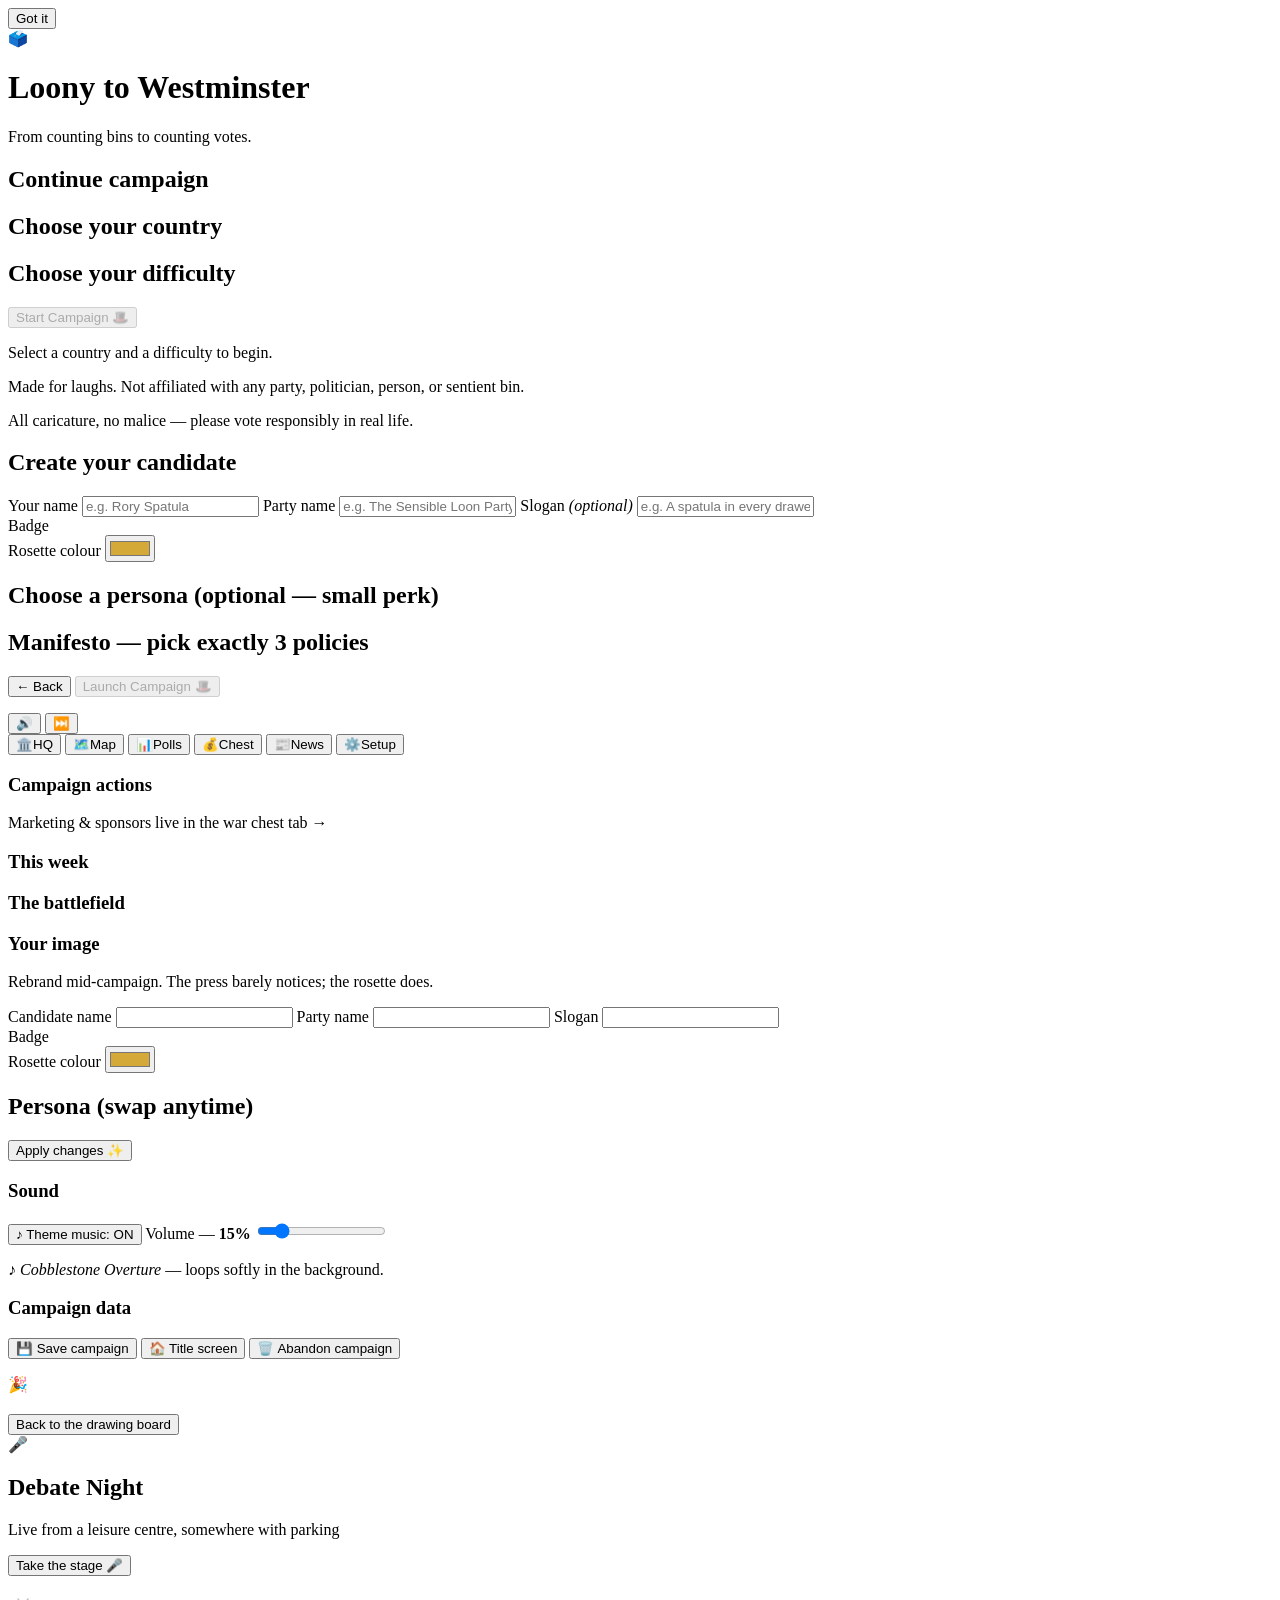
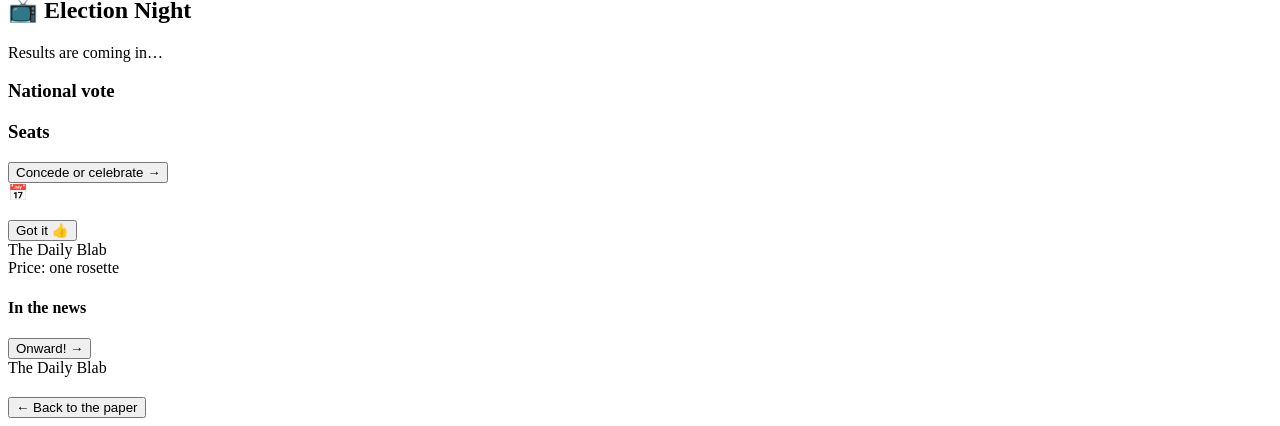
==== frontend/index.html @ 84619ff8 "Use relative asset paths so the itch.io build loads its own files (absolute /static/ paths 404 insid" ====
<!DOCTYPE html>
<html lang="en">
<head>
  <meta charset="UTF-8" />
  <meta name="viewport" content="width=device-width, initial-scale=1.0" />
  <title>Loony to Westminster</title>
  <link rel="icon" href="data:image/svg+xml,<svg xmlns='http://www.w3.org/2000/svg' viewBox='0 0 100 100'><text y='.9em' font-size='90'>🗳️</text></svg>" />
  <link rel="manifest" href="manifest.json" />
  <meta name="theme-color" content="#0b1120" />
  <link rel="apple-touch-icon" href="static/icons/apple-touch-icon.png" />
  <meta name="mobile-web-app-capable" content="yes" />
  <meta name="apple-mobile-web-app-capable" content="yes" />
  <meta name="apple-mobile-web-app-status-bar-style" content="black-translucent" />
  <link rel="stylesheet" href="static/css/main.css" />
</head>
<body>
  <!-- Big honest disclaimer banner: visible on every screen until dismissed -->
  <div id="disclaimer-bar" class="disclaimer-bar hidden">
    <span id="disclaimer-bar-text"></span>
    <button id="disclaimer-close" class="btn-small" aria-label="Dismiss disclaimer">Got it</button>
  </div>

  <!-- ============ TITLE SCREEN ============ -->
  <main id="title-screen" class="screen title-screen">
    <div class="title-card">
      <div class="title-flag" id="title-flag">🗳️</div>
      <h1 class="game-title" id="game-title">Loony to Westminster</h1>
      <p class="subtitle" id="game-subtitle">From counting bins to counting votes.</p>

      <p class="disclaimer-inline" id="disclaimer-inline"></p>

      <section class="setup-section hidden" id="saves-section">
        <h2>Continue campaign</h2>
        <div id="saves-list" class="saves-list"></div>
      </section>

      <section class="setup-section">
        <h2>Choose your country</h2>
        <div id="country-grid" class="country-grid" aria-label="Country selection"></div>
      </section>

      <section class="setup-section">
        <h2>Choose your difficulty</h2>
        <div id="difficulty-grid" class="difficulty-grid" aria-label="Difficulty selection"></div>
      </section>

      <button id="start-button" class="btn-primary" disabled>Start Campaign 🎩</button>
      <p class="hint" id="setup-hint">Select a country and a difficulty to begin.</p>
    </div>

    <footer class="footer">
      <p>Made for laughs. Not affiliated with any party, politician, person, or sentient bin.</p>
      <p class="footer-fineprint">All caricature, no malice — please vote responsibly in real life.</p>
    </footer>
  </main>

  <!-- ============ CANDIDATE CREATION ============ -->
  <main id="setup-screen" class="screen hidden">
    <div class="title-card">
      <p class="screen-kicker" id="setup-kicker"></p>
      <h2 class="screen-title">Create your candidate</h2>

      <div class="form-grid">
        <label class="field"><span>Your name</span>
          <input id="cand-name" maxlength="60" placeholder="e.g. Rory Spatula" autocomplete="off" />
        </label>
        <label class="field"><span>Party name</span>
          <input id="cand-party" maxlength="60" placeholder="e.g. The Sensible Loon Party" autocomplete="off" />
        </label>
        <label class="field"><span>Slogan <em>(optional)</em></span>
          <input id="cand-slogan" maxlength="120" placeholder="e.g. A spatula in every drawer" autocomplete="off" />
        </label>
      </div>

      <div class="form-row">
        <div class="field"><span>Badge</span><div id="emoji-row" class="emoji-row"></div></div>
        <label class="field"><span>Rosette colour</span>
          <input type="color" id="cand-color" value="#D4A937" />
        </label>
      </div>

      <section class="setup-section">
        <h2>Choose a persona <span class="optional">(optional — small perk)</span></h2>
        <div id="persona-grid" class="card-grid"></div>
      </section>

      <section class="setup-section">
        <h2>Manifesto — pick exactly 3 policies</h2>
        <div id="policy-grid" class="card-grid"></div>
        <p class="hint" id="policy-hint"></p>
      </section>

      <div class="btn-row">
        <button id="back-button" class="btn-secondary">← Back</button>
        <button id="launch-button" class="btn-primary" disabled>Launch Campaign 🎩</button>
      </div>
      <p class="hint" id="launch-hint"></p>
    </div>
  </main>

  <!-- ============ CAMPAIGN SCREEN ============ -->
  <main id="campaign-screen" class="screen hidden">
    <header class="hud">
      <div class="hud-main" id="hud"></div>
      <button id="music-toggle" class="hud-music" title="Theme music on/off">🔊</button>
      <button id="end-week-button" class="hud-endweek" title="End the week: rivals move, news breaks, the clock ticks">⏭️</button>
    </header>

    <nav class="tab-bar" id="tab-bar" aria-label="Campaign panels">
      <button class="tab-btn active" data-tab="campaign" title="Actions & manifesto"><span class="tab-ico">🏛️</span><span class="tab-label">HQ</span></button>
      <button class="tab-btn" data-tab="map" title="UK control map"><span class="tab-ico">🗺️</span><span class="tab-label">Map</span></button>
      <button class="tab-btn" data-tab="polls" title="Polls & last result"><span class="tab-ico">📊</span><span class="tab-label">Polls</span></button>
      <button class="tab-btn" data-tab="warchest" title="Sponsors & marketing"><span class="tab-ico">💰</span><span class="tab-label">Chest</span></button>
      <button class="tab-btn" data-tab="news" title="News archive"><span class="tab-ico">📰</span><span class="tab-label">News</span></button>
      <button class="tab-btn" data-tab="settings" title="Settings, save & rebranding"><span class="tab-ico">⚙️</span><span class="tab-label">Setup</span></button>
    </nav>

    <section class="tab-page" id="tab-campaign">
      <div class="campaign-layout">
        <div class="col-main">
          <section class="panel" id="campaign-status"></section>
          <section class="panel">
            <h3>Campaign actions</h3>
            <div id="actions-grid" class="actions-grid"></div>
            <p class="hint">Marketing &amp; sponsors live in the war chest tab →</p>
          </section>
        </div>
        <aside class="col-side">
          <section class="panel" id="manifesto-panel"></section>
          <section class="panel">
            <h3>This week</h3>
            <div id="week-log" class="week-log"></div>
          </section>
        </aside>
      </div>
    </section>

    <section class="tab-page hidden" id="tab-map">
      <section class="panel map-panel">
        <h3>The battlefield</h3>
        <div id="map-legend" class="map-legend"></div>
        <div id="map-body" class="map-body"></div>
        <p class="hint" id="map-hint"></p>
      </section>
    </section>

    <section class="tab-page hidden" id="tab-polls">
      <section class="panel hidden" id="count-panel"></section>
      <div class="campaign-layout">
        <section class="panel" id="polls-panel"></section>
        <section class="panel hidden" id="result-panel"></section>
      </div>
    </section>

    <section class="tab-page hidden" id="tab-warchest">
      <section class="panel" id="warchest-panel"></section>
    </section>

    <section class="tab-page hidden" id="tab-news">
      <section class="panel" id="news-panel"></section>
    </section>

    <section class="tab-page hidden" id="tab-settings">
      <div class="campaign-layout">
        <div class="col-main">
          <section class="panel">
            <h3>Your image</h3>
            <p class="hint">Rebrand mid-campaign. The press barely notices; the rosette does.</p>
            <div class="form-grid">
              <label class="field"><span>Candidate name</span>
                <input id="set-name" maxlength="60" autocomplete="off" />
              </label>
              <label class="field"><span>Party name</span>
                <input id="set-party" maxlength="60" autocomplete="off" />
              </label>
              <label class="field"><span>Slogan</span>
                <input id="set-slogan" maxlength="120" autocomplete="off" />
              </label>
            </div>
            <div class="form-row">
              <div class="field"><span>Badge</span><div id="set-emoji-row" class="emoji-row"></div></div>
              <label class="field"><span>Rosette colour</span>
                <input type="color" id="set-color" value="#D4A937" />
              </label>
            </div>
            <section class="setup-section">
              <h2>Persona <span class="optional">(swap anytime)</span></h2>
              <div id="set-persona-grid" class="card-grid"></div>
            </section>
            <button id="apply-settings" class="btn-primary">Apply changes ✨</button>
          </section>
        </div>
        <aside class="col-side">
          <section class="panel">
            <h3>Sound</h3>
            <div class="settings-actions">
              <button id="music-setting-toggle" class="btn-small">♪ Theme music: ON</button>
              <label class="field volume-field"><span>Volume — <b id="music-volume-out">15%</b></span>
                <input type="range" id="music-volume" min="0" max="100" value="15" />
              </label>
              <p class="hint">♪ <em>Cobblestone Overture</em> — loops softly in the background.</p>
            </div>
          </section>
          <section class="panel">
            <h3>Campaign data</h3>
            <div class="settings-actions">
              <button id="save-button" class="btn-small save-btn">💾 Save campaign</button>
              <button id="title-button" class="btn-small">🏠 Title screen</button>
              <button id="abandon-button" class="btn-small abandon">🗑️ Abandon campaign</button>
            </div>
            <p class="hint" id="settings-info"></p>
          </section>
        </aside>
      </div>
    </section>

    <footer class="footer"></footer>
  </main>

  <!-- ============ GAME OVER ============ -->
  <div id="gameover-overlay" class="overlay hidden">
    <div id="confetti" class="confetti hidden"></div>
    <div class="overlay-card">
      <div id="go-emoji" class="go-emoji">🎉</div>
      <h2 id="go-title" class="go-title"></h2>
      <p id="go-reason" class="go-reason"></p>
      <div id="go-stats" class="go-stats"></div>
      <div id="go-recap" class="go-recap"></div>
      <button id="go-button" class="btn-primary">Back to the drawing board</button>
    </div>
  </div>

  <!-- ============ DEBATE NIGHT ============ -->
  <div id="debate-modal" class="overlay hidden">
    <div class="overlay-card debate-card">
      <div class="go-emoji">🎤</div>
      <h2 class="go-title">Debate Night</h2>
      <p class="debate-sub">Live from a leisure centre, somewhere with parking</p>
      <div id="debate-lines" class="debate-lines"></div>
      <button id="debate-close" class="btn-primary">Take the stage 🎤</button>
    </div>
  </div>

  <!-- ============ ELECTION NIGHT ============ -->
  <div id="election-night" class="overlay hidden">
    <div class="en-card">
      <h2 class="en-title">📺 Election Night</h2>
      <p class="en-sub" id="en-sub">Results are coming in…</p>
      <div class="en-grid">
        <div id="en-map" class="en-map"></div>
        <div class="en-side">
          <div id="en-ticker" class="en-ticker"></div>
          <div id="en-summary" class="en-summary hidden">
            <h3>National vote</h3>
            <div id="en-votes-bar" class="votes-bar"></div>
            <div id="en-votes-legend" class="votes-legend"></div>
            <h3>Seats</h3>
            <div id="en-seats" class="seats-grid"></div>
            <div id="en-coalition" class="en-coalition hidden"></div>
            <button id="en-continue" class="btn-primary">Concede or celebrate →</button>
          </div>
        </div>
      </div>
    </div>
  </div>

  <!-- ============ HUD HELP TIP ============ -->
  <div id="hud-help" class="overlay hidden">
    <div class="help-card">
      <div class="help-icon" id="hud-help-icon">📅</div>
      <h3 id="hud-help-title" class="help-title"></h3>
      <p id="hud-help-desc" class="help-desc"></p>
      <p id="hud-help-detail" class="help-detail"></p>
      <button id="hud-help-close" class="btn-secondary">Got it 👍</button>
    </div>
  </div>

  <audio id="bgm" loop preload="none"></audio>

  <div id="toast" class="toast hidden"></div>

  <!-- ============ TURN SUMMARY: THE NEWSPAPER ============ -->
  <div id="turn-summary" class="overlay hidden">
    <div class="paper">
      <div class="paper-masthead"><span id="paper-name">The Daily Blab</span></div>
      <div class="paper-dateline"><span id="paper-week"></span><span>Price: one rosette</span></div>
      <div class="paper-summary" id="paper-summary"></div>
      <h4 class="paper-section">In the news</h4>
      <div id="paper-news" class="paper-news"></div>
      <button id="paper-close" class="btn-primary paper-btn">Onward! →</button>
    </div>
  </div>

  <!-- ============ SINGLE NEWS ARTICLE ============ -->
  <div id="article-view" class="overlay hidden">
    <div class="paper article">
      <div class="paper-masthead"><span id="article-paper">The Daily Blab</span></div>
      <div class="paper-dateline"><span id="article-kicker" class="kicker"></span><span id="article-week"></span></div>
      <div id="article-image" class="article-image"></div>
      <h2 id="article-headline" class="article-headline"></h2>
      <p class="article-byline" id="article-byline"></p>
      <div id="article-body" class="article-body"></div>
      <button id="article-back" class="btn-secondary paper-btn">← Back to the paper</button>
    </div>
  </div>

  <script src="static/js/rng.js"></script>
  <script src="static/js/engine.js"></script>
  <script src="static/js/local-api.js"></script>
  <script src="static/js/api.js"></script>
  <script src="static/js/map.js"></script>
  <script src="static/js/app.js"></script>
</body>
</html>
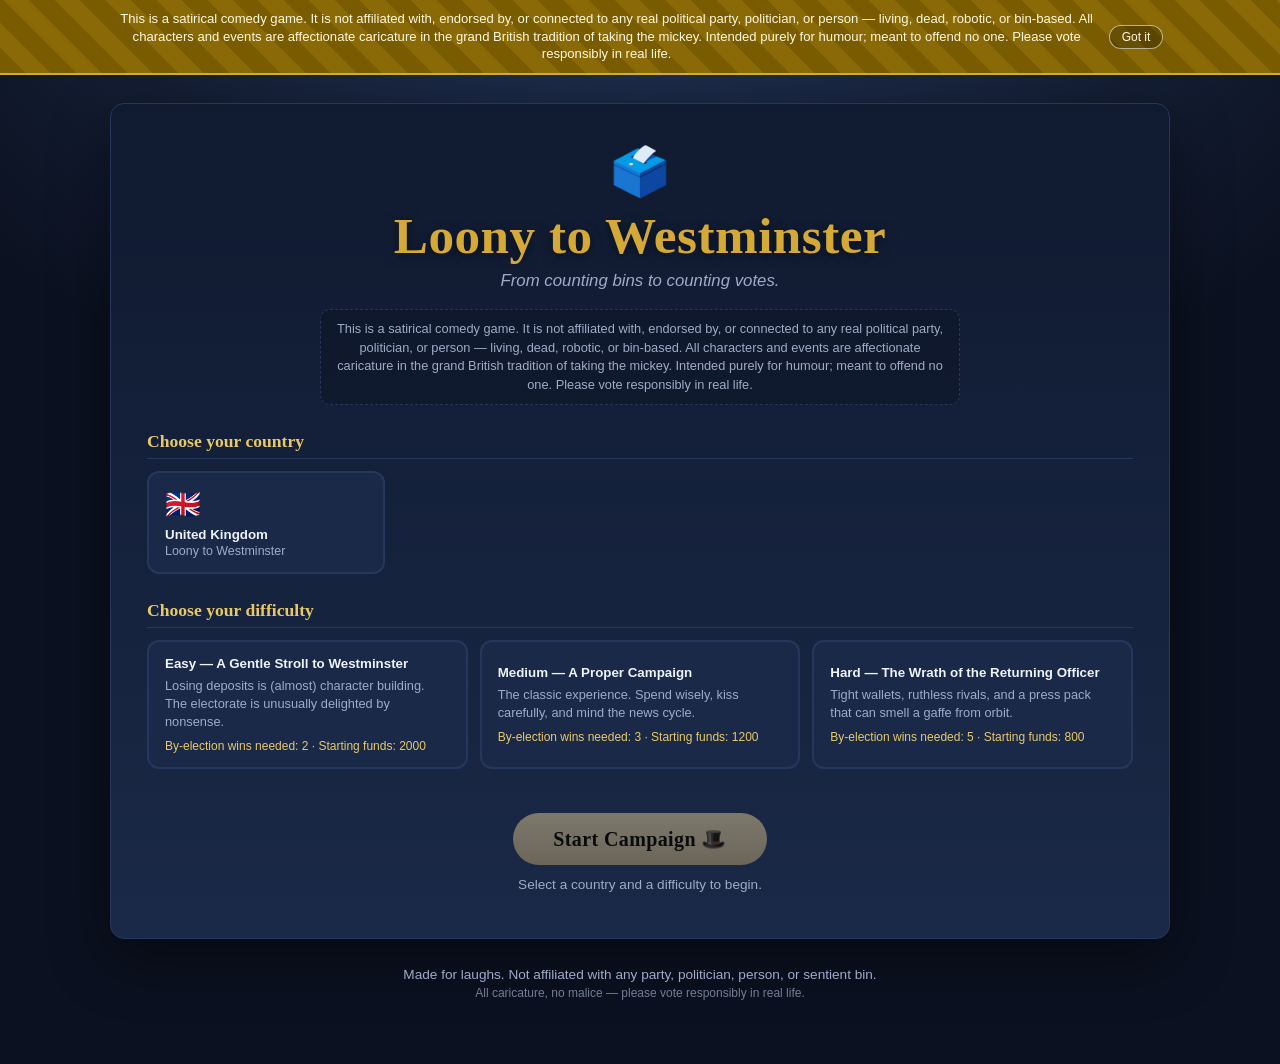
==== commit c94ec063: "Ship configs as embedded JS (configs.js): the client-side game now fully works on file:// and itch, " ====
--- a/frontend/index.html
+++ b/frontend/index.html
@@ -306,6 +306,7 @@
 
   <script src="static/js/rng.js"></script>
   <script src="static/js/engine.js"></script>
+  <script src="static/config/configs.js"></script>
   <script src="static/js/local-api.js"></script>
   <script src="static/js/api.js"></script>
   <script src="static/js/map.js"></script>
--- a/frontend/static/css/main.css
+++ b/frontend/static/css/main.css
@@ -0,0 +1,1041 @@
+/* ============================================================
+   Loony to Westminster — title screen & shared styles
+   Theme: Westminster nightlife — deep navy, gold, punchy party red
+   ============================================================ */
+
+:root {
+  --navy-900: #0b1120;
+  --navy-800: #101a30;
+  --navy-700: #1a2947;
+  --navy-600: #25375c;
+  --gold: #d4a937;
+  --gold-soft: #e8c96a;
+  --ink: #eef2fb;
+  --ink-dim: #9fabc7;
+  --red: #e4003b;
+  --green: #23a05a;
+  --card-radius: 14px;
+  --font-stack: "Georgia", "Times New Roman", serif;
+  --font-ui: "Segoe UI", "Helvetica Neue", Arial, sans-serif;
+}
+
+* { box-sizing: border-box; }
+
+html, body {
+  margin: 0;
+  padding: 0;
+  min-height: 100vh;
+  background: radial-gradient(1200px 800px at 50% -10%, var(--navy-600), var(--navy-900) 70%);
+  color: var(--ink);
+  font-family: var(--font-ui);
+}
+
+.hidden { display: none !important; }
+
+/* ---------- Disclaimer bar ---------- */
+.disclaimer-bar {
+  position: sticky;
+  top: 0;
+  z-index: 50;
+  display: flex;
+  align-items: center;
+  justify-content: center;
+  gap: 12px;
+  padding: 10px 16px;
+  background: repeating-linear-gradient(
+    45deg,
+    #7a5c00, #7a5c00 18px,
+    #8a6a06 18px, #8a6a06 36px
+  );
+  color: #fff8e0;
+  font-size: 0.82rem;
+  line-height: 1.35;
+  border-bottom: 2px solid var(--gold);
+}
+.disclaimer-bar span { max-width: 980px; text-align: center; }
+
+/* ---------- Title screen ---------- */
+.title-screen {
+  max-width: 860px;
+  margin: 0 auto;
+  padding: 32px 20px 60px;
+}
+
+.title-card {
+  background: linear-gradient(180deg, var(--navy-800), var(--navy-700));
+  border: 1px solid var(--navy-600);
+  border-radius: var(--card-radius);
+  box-shadow: 0 20px 60px rgba(0, 0, 0, 0.45);
+  padding: 40px 36px 32px;
+  text-align: center;
+}
+
+.title-flag { font-size: 3rem; margin-bottom: 6px; }
+
+.game-title {
+  font-family: var(--font-stack);
+  font-size: clamp(2rem, 5vw, 3.2rem);
+  margin: 0 0 6px;
+  color: var(--gold);
+  letter-spacing: 0.5px;
+  text-shadow: 0 2px 12px rgba(0, 0, 0, 0.5);
+}
+
+.subtitle {
+  margin: 0 0 18px;
+  color: var(--ink-dim);
+  font-style: italic;
+  font-size: 1.05rem;
+}
+
+.disclaimer-inline {
+  margin: 0 auto 26px;
+  max-width: 640px;
+  font-size: 0.8rem;
+  line-height: 1.45;
+  color: var(--ink-dim);
+  border: 1px dashed var(--navy-600);
+  border-radius: 10px;
+  padding: 10px 14px;
+  background: rgba(0, 0, 0, 0.18);
+}
+
+/* ---------- Setup sections ---------- */
+.setup-section { margin: 26px 0; text-align: left; }
+.setup-section h2 {
+  font-family: var(--font-stack);
+  font-size: 1.1rem;
+  color: var(--gold-soft);
+  margin: 0 0 12px;
+  border-bottom: 1px solid var(--navy-600);
+  padding-bottom: 6px;
+}
+
+.country-grid, .difficulty-grid {
+  display: grid;
+  gap: 12px;
+}
+.country-grid { grid-template-columns: repeat(auto-fill, minmax(200px, 1fr)); }
+.difficulty-grid { grid-template-columns: repeat(auto-fit, minmax(220px, 1fr)); }
+
+.country-card, .difficulty-card {
+  background: var(--navy-700);
+  border: 2px solid var(--navy-600);
+  border-radius: 12px;
+  padding: 14px 16px;
+  cursor: pointer;
+  transition: border-color 0.15s ease, transform 0.1s ease, background 0.15s ease;
+  color: var(--ink);
+  font-family: var(--font-ui);
+  text-align: left;
+}
+.country-card:hover, .difficulty-card:hover {
+  border-color: var(--gold);
+  transform: translateY(-2px);
+}
+.country-card.selected, .difficulty-card.selected {
+  border-color: var(--gold);
+  background: var(--navy-600);
+  box-shadow: 0 0 0 3px rgba(212, 169, 55, 0.25);
+}
+.country-card .flag { font-size: 1.8rem; }
+.country-card .name { font-weight: 600; margin-top: 6px; }
+.country-card .in-game-title {
+  font-size: 0.78rem;
+  color: var(--ink-dim);
+  margin-top: 2px;
+}
+.difficulty-card .label { font-weight: 700; }
+.difficulty-card .desc {
+  font-size: 0.8rem;
+  color: var(--ink-dim);
+  margin-top: 6px;
+  line-height: 1.4;
+}
+.difficulty-card .facts {
+  margin-top: 8px;
+  font-size: 0.75rem;
+  color: var(--gold-soft);
+}
+
+/* ---------- Buttons ---------- */
+.btn-primary {
+  font-family: var(--font-stack);
+  font-size: 1.25rem;
+  padding: 14px 40px;
+  margin-top: 18px;
+  color: var(--navy-900);
+  background: linear-gradient(180deg, var(--gold-soft), var(--gold));
+  border: none;
+  border-radius: 999px;
+  cursor: pointer;
+  font-weight: 700;
+  letter-spacing: 0.4px;
+  box-shadow: 0 6px 18px rgba(212, 169, 55, 0.35);
+  transition: transform 0.1s ease, box-shadow 0.15s ease, filter 0.15s ease;
+}
+.btn-primary:hover:not(:disabled) { transform: translateY(-2px); }
+.btn-primary:disabled {
+  filter: grayscale(0.8) brightness(0.6);
+  cursor: not-allowed;
+  box-shadow: none;
+}
+
+.btn-small {
+  background: rgba(0, 0, 0, 0.25);
+  color: #fff8e0;
+  border: 1px solid rgba(255, 248, 224, 0.6);
+  border-radius: 999px;
+  padding: 4px 12px;
+  font-size: 0.75rem;
+  cursor: pointer;
+}
+.btn-small:hover { background: rgba(0, 0, 0, 0.45); }
+
+.hint { color: var(--ink-dim); font-size: 0.85rem; margin-top: 12px; }
+
+/* ---------- Footer ---------- */
+.footer { margin-top: 28px; text-align: center; color: var(--ink-dim); font-size: 0.85rem; }
+.footer p { margin: 4px 0; }
+.footer-fineprint { font-size: 0.75rem; opacity: 0.7; }
+
+/* ---------- Toast ---------- */
+.toast {
+  position: fixed;
+  bottom: 28px;
+  left: 50%;
+  transform: translateX(-50%);
+  background: var(--navy-600);
+  color: var(--ink);
+  border: 1px solid var(--gold);
+  border-radius: 10px;
+  padding: 12px 20px;
+  font-size: 0.9rem;
+  box-shadow: 0 10px 30px rgba(0, 0, 0, 0.5);
+  z-index: 100;
+  max-width: 90vw;
+}
+
+/* ============================================================
+   Screens (setup + campaign)
+   ============================================================ */
+
+.screen {
+  max-width: 1100px;
+  margin: 0 auto;
+  padding: 28px 20px 60px;
+}
+
+.screen-kicker {
+  margin: 0 0 4px;
+  color: var(--ink-dim);
+  font-size: 0.85rem;
+  letter-spacing: 0.4px;
+}
+
+.screen-title {
+  font-family: var(--font-stack);
+  color: var(--gold);
+  margin: 0 0 20px;
+  font-size: 1.7rem;
+}
+
+.optional { color: var(--ink-dim); font-size: 0.85em; font-weight: 400; }
+
+/* ---------- Forms ---------- */
+
+.form-grid {
+  display: grid;
+  grid-template-columns: repeat(auto-fit, minmax(220px, 1fr));
+  gap: 14px;
+  margin-bottom: 14px;
+  text-align: left;
+}
+
+.form-row {
+  display: flex;
+  flex-wrap: wrap;
+  gap: 18px;
+  align-items: flex-end;
+  margin-bottom: 8px;
+  text-align: left;
+}
+
+.field { display: flex; flex-direction: column; gap: 6px; font-size: 0.85rem; color: var(--ink-dim); }
+.field em { font-style: normal; opacity: 0.7; }
+.field input[type="text"], .field input:not([type]) {
+  background: var(--navy-900);
+  border: 1px solid var(--navy-600);
+  color: var(--ink);
+  border-radius: 8px;
+  padding: 10px 12px;
+  font-size: 1rem;
+  font-family: var(--font-ui);
+}
+.field input:focus { outline: 2px solid var(--gold); border-color: var(--gold); }
+.field input[type="color"] {
+  width: 64px; height: 38px; padding: 2px;
+  background: var(--navy-900); border: 1px solid var(--navy-600);
+  border-radius: 8px; cursor: pointer;
+}
+
+.emoji-row { display: flex; flex-wrap: wrap; gap: 6px; }
+.emoji-choice {
+  width: 40px; height: 40px; font-size: 1.3rem;
+  background: var(--navy-700); border: 2px solid var(--navy-600);
+  border-radius: 10px; cursor: pointer;
+}
+.emoji-choice:hover { border-color: var(--gold); }
+.emoji-choice.selected { border-color: var(--gold); background: var(--navy-600); }
+
+/* ---------- Pick cards (personas + policies) ---------- */
+
+.card-grid {
+  display: grid;
+  grid-template-columns: repeat(auto-fill, minmax(240px, 1fr));
+  gap: 12px;
+}
+
+.pick-card {
+  background: var(--navy-700);
+  border: 2px solid var(--navy-600);
+  border-radius: 12px;
+  padding: 12px 14px;
+  cursor: pointer;
+  color: var(--ink);
+  font-family: var(--font-ui);
+  text-align: left;
+  transition: border-color 0.15s ease, background 0.15s ease;
+}
+.pick-card:hover { border-color: var(--gold); }
+.pick-card.selected { border-color: var(--gold); background: var(--navy-600); box-shadow: 0 0 0 3px rgba(212, 169, 55, 0.25); }
+.pick-card.disabled { opacity: 0.45; cursor: not-allowed; }
+
+.pick-head { display: flex; align-items: center; gap: 8px; font-weight: 700; }
+.pick-emoji { font-size: 1.3rem; }
+.pick-blurb { font-size: 0.8rem; color: var(--ink-dim); margin-top: 6px; line-height: 1.4; }
+.tag-row { margin-top: 8px; display: flex; flex-wrap: wrap; gap: 4px; }
+.tag-chip {
+  font-size: 0.68rem; color: var(--gold-soft);
+  border: 1px solid var(--navy-600); border-radius: 999px; padding: 1px 8px;
+}
+
+.btn-row { display: flex; gap: 14px; justify-content: center; margin-top: 20px; }
+
+.btn-secondary {
+  background: var(--navy-700); color: var(--ink);
+  border: 1px solid var(--navy-600); border-radius: 999px;
+  padding: 12px 26px; font-size: 0.95rem; cursor: pointer;
+}
+.btn-secondary:hover { border-color: var(--gold); }
+
+/* ---------- Campaign layout & panels ---------- */
+
+.campaign-layout {
+  display: grid;
+  grid-template-columns: minmax(0, 1.15fr) minmax(0, 0.85fr);
+  gap: 18px;
+  align-items: start;
+}
+
+.panel {
+  background: linear-gradient(180deg, var(--navy-800), var(--navy-700));
+  border: 1px solid var(--navy-600);
+  border-radius: var(--card-radius);
+  padding: 16px 18px;
+  margin-bottom: 18px;
+  text-align: left;
+}
+.panel h3 {
+  font-family: var(--font-stack); color: var(--gold-soft);
+  margin: 0 0 12px; font-size: 1.05rem;
+  border-bottom: 1px solid var(--navy-600); padding-bottom: 6px;
+}
+
+.status-line { margin: 4px 0; font-size: 0.95rem; }
+.status-line.big { font-size: 1.25rem; font-family: var(--font-stack); color: var(--gold); }
+.status-line.dim, .dim { color: var(--ink-dim); }
+.small { font-size: 0.75rem; }
+
+.btn-force {
+  margin-top: 12px; width: 100%;
+  background: linear-gradient(180deg, #d84a5f, var(--red));
+  color: #fff; border: none; border-radius: 12px;
+  font-family: var(--font-stack); font-size: 1.05rem; font-weight: 700;
+  padding: 12px; cursor: pointer;
+  box-shadow: 0 6px 18px rgba(228, 0, 59, 0.3);
+}
+.btn-force:hover { filter: brightness(1.1); }
+
+/* ---------- Actions grid ---------- */
+
+.actions-grid {
+  display: grid;
+  grid-template-columns: repeat(auto-fill, minmax(180px, 1fr));
+  gap: 10px;
+}
+.action-btn {
+  background: var(--navy-700); border: 2px solid var(--navy-600);
+  border-radius: 12px; padding: 10px 12px; cursor: pointer;
+  color: var(--ink); text-align: left; font-family: var(--font-ui);
+  transition: border-color 0.15s ease, transform 0.1s ease;
+}
+.action-btn:hover:not(:disabled) { border-color: var(--gold); transform: translateY(-2px); }
+.action-btn:disabled { opacity: 0.4; cursor: not-allowed; }
+.action-head { display: flex; align-items: center; gap: 8px; font-weight: 700; font-size: 0.9rem; }
+.action-emoji { font-size: 1.2rem; }
+.action-meta { font-size: 0.72rem; color: var(--gold-soft); margin: 4px 0; }
+.action-desc { font-size: 0.72rem; color: var(--ink-dim); line-height: 1.35; }
+
+.btn-week {
+  width: 100%;
+  background: linear-gradient(180deg, var(--gold-soft), var(--gold));
+  color: var(--navy-900); border: none; border-radius: 12px;
+  font-family: var(--font-stack); font-size: 1.15rem; font-weight: 700;
+  padding: 12px; cursor: pointer;
+  box-shadow: 0 6px 18px rgba(212, 169, 55, 0.3);
+}
+.btn-week:hover:not(:disabled) { filter: brightness(1.05); }
+.btn-week:disabled { filter: grayscale(0.8) brightness(0.6); cursor: not-allowed; }
+
+.week-log { margin-top: 12px; }
+.log-line {
+  font-size: 0.85rem; padding: 6px 10px; margin: 4px 0;
+  border-left: 3px solid var(--gold); background: rgba(0, 0, 0, 0.18);
+  border-radius: 0 8px 8px 0;
+}
+
+/* ---------- Manifesto ---------- */
+
+.mani-row { display: flex; flex-wrap: wrap; gap: 6px; margin: 6px 0; align-items: center; }
+.mani-persona { font-weight: 700; color: var(--gold-soft); }
+.mani-policy {
+  background: rgba(0, 0, 0, 0.25); border: 1px solid var(--navy-600);
+  border-radius: 999px; padding: 3px 10px; font-size: 0.8rem;
+}
+.syn-badge {
+  background: rgba(212, 169, 55, 0.15); border: 1px solid var(--gold);
+  color: var(--gold-soft); border-radius: 999px; padding: 3px 10px;
+  font-size: 0.8rem; font-weight: 700;
+}
+
+/* ---------- Polls ---------- */
+
+.poll-row { display: flex; align-items: center; gap: 8px; margin: 7px 0; }
+.poll-row.you .poll-label { color: var(--gold-soft); font-weight: 700; }
+.poll-label { width: 90px; font-size: 0.78rem; text-align: right; flex-shrink: 0; overflow: hidden; text-overflow: ellipsis; white-space: nowrap; }
+.poll-bar-track { flex: 1; height: 12px; background: rgba(0, 0, 0, 0.3); border-radius: 999px; overflow: hidden; }
+.poll-bar { height: 100%; border-radius: 999px; min-width: 2px; transition: width 0.3s ease; }
+.poll-pct { width: 48px; font-size: 0.72rem; color: var(--ink-dim); }
+
+/* ---------- War chest ---------- */
+
+.warchest-sub { font-size: 0.78rem; color: var(--gold-soft); margin: 12px 0 6px; letter-spacing: 0.3px; }
+.chip-row { display: flex; flex-wrap: wrap; gap: 6px; }
+.chip {
+  background: rgba(0, 0, 0, 0.25); border: 1px solid var(--navy-600);
+  border-radius: 999px; padding: 3px 10px; font-size: 0.78rem;
+}
+.buy-list { display: flex; flex-direction: column; gap: 8px; }
+.buy-btn {
+  background: var(--navy-700); border: 2px solid var(--navy-600);
+  border-radius: 10px; padding: 8px 12px; cursor: pointer;
+  color: var(--ink); text-align: left; font-family: var(--font-ui); font-size: 0.8rem;
+}
+.buy-btn:hover:not(:disabled) { border-color: var(--gold); }
+.buy-btn:disabled { opacity: 0.4; cursor: not-allowed; }
+.buy-btn .risk { color: #ff8a9a; margin-left: 8px; font-size: 0.7rem; }
+.buy-blurb { display: block; color: var(--ink-dim); font-size: 0.72rem; margin-top: 3px; }
+
+/* ---------- News & results ---------- */
+
+.news-list { display: flex; flex-direction: column; gap: 6px; max-height: 320px; overflow-y: auto; }
+.news-item {
+  font-size: 0.8rem; line-height: 1.4; padding: 6px 10px;
+  border-left: 3px solid var(--ink-dim); background: rgba(0, 0, 0, 0.18);
+  border-radius: 0 8px 8px 0;
+}
+.news-item.tone-good { border-left-color: var(--green); }
+.news-item.tone-bad { border-left-color: var(--red); }
+.news-week { color: var(--ink-dim); font-size: 0.7rem; margin-right: 6px; }
+
+.result-banner {
+  font-family: var(--font-stack); font-weight: 700; font-size: 1.05rem;
+  padding: 8px 12px; border-radius: 10px; margin-bottom: 10px;
+  background: rgba(0, 0, 0, 0.25); border: 1px solid var(--navy-600);
+}
+.result-banner.good { color: #7de3a8; border-color: var(--green); }
+.result-banner.bad { color: #ff8a9a; border-color: var(--red); }
+
+.standings { width: 100%; border-collapse: collapse; font-size: 0.8rem; }
+.standings th { text-align: left; color: var(--ink-dim); font-weight: 400; padding: 4px 6px; border-bottom: 1px solid var(--navy-600); }
+.standings td { padding: 4px 6px; border-bottom: 1px solid rgba(37, 55, 92, 0.5); }
+.standings td.num { text-align: right; font-variant-numeric: tabular-nums; }
+.standings .row-player { background: rgba(212, 169, 55, 0.12); color: var(--gold-soft); font-weight: 700; }
+.standings .row-winner td:first-child { color: var(--gold); }
+
+/* ---------- Game over overlay ---------- */
+
+.overlay {
+  position: fixed; inset: 0; z-index: 200;
+  background: rgba(5, 8, 16, 0.82);
+  display: flex; align-items: center; justify-content: center;
+  padding: 20px;
+}
+.overlay-card {
+  background: linear-gradient(180deg, var(--navy-800), var(--navy-700));
+  border: 2px solid var(--gold); border-radius: 18px;
+  padding: 36px 32px; max-width: 560px; width: 100%; text-align: center;
+  box-shadow: 0 30px 90px rgba(0, 0, 0, 0.6);
+}
+.go-emoji { font-size: 3.4rem; margin-bottom: 8px; }
+.go-title { font-family: var(--font-stack); color: var(--gold); margin: 0 0 10px; }
+.go-reason { color: var(--ink); line-height: 1.5; margin: 0 0 16px; }
+.go-stats {
+  display: grid; grid-template-columns: 1fr 1fr; gap: 8px;
+  font-size: 0.85rem; color: var(--ink-dim); margin-bottom: 20px;
+}
+.go-stats b { color: var(--gold-soft); }
+
+.abandon { opacity: 0.7; }
+
+/* ---------- Saves (title screen) & save button ---------- */
+
+.saves-list { display: flex; flex-direction: column; gap: 10px; }
+.save-card {
+  display: flex; align-items: center; gap: 12px;
+  background: var(--navy-700); border: 2px solid var(--navy-600);
+  border-radius: 12px; padding: 10px 14px; text-align: left;
+}
+.save-emoji { font-size: 1.6rem; }
+.save-info { flex: 1; min-width: 0; }
+.save-name { font-weight: 700; }
+.save-meta { font-size: 0.75rem; color: var(--ink-dim); margin-top: 2px; }
+.save-actions { display: flex; gap: 6px; flex-shrink: 0; }
+.save-btn { margin-right: 8px; }
+
+/* ---------- Game-over recap & confetti ---------- */
+
+.go-recap {
+  border-top: 1px solid var(--navy-600);
+  margin-top: 14px; padding-top: 12px;
+  display: grid; gap: 6px;
+  font-size: 0.85rem; color: var(--ink-dim); text-align: left;
+}
+.go-recap b { color: var(--gold-soft); }
+
+.confetti { position: absolute; inset: 0; overflow: hidden; pointer-events: none; }
+.confetti-piece {
+  position: absolute;
+  top: -40px;
+  animation-name: confettifall;
+  animation-timing-function: linear;
+  animation-iteration-count: infinite;
+}
+@keyframes confettifall {
+  to { transform: translateY(110vh) rotate(340deg); }
+}
+
+/* ---------- HUD (line 1: scoreboard) ---------- */
+
+.hud {
+  display: flex;
+  gap: 2px;
+  align-items: stretch;
+  background: linear-gradient(180deg, var(--navy-800), var(--navy-700));
+  border: 1px solid var(--navy-600);
+  border-radius: 0;
+  padding: 3px 4px;
+  margin-bottom: 4px;
+}
+.hud-main { flex: 1; display: flex; flex-wrap: wrap; gap: 2px; align-items: stretch; min-width: 0; }
+.hud-chip {
+  background: rgba(0, 0, 0, 0.25);
+  border: 1px solid var(--navy-600);
+  border-radius: 0;
+  padding: 2px 5px;
+  font-size: 0.58rem;
+  line-height: 1.4;
+  white-space: nowrap;
+  display: flex;
+  align-items: center;
+}
+.hud-chip b { color: var(--gold-soft); font-variant-numeric: tabular-nums; }
+.hud-chip.dim { color: var(--ink-dim); font-size: 0.55rem; opacity: 0.85; }
+.ap-dots { color: var(--gold); letter-spacing: 1px; font-size: 0.58rem; }
+.hud-music {
+  flex-shrink: 0;
+  align-self: stretch;
+  background: var(--navy-700);
+  color: var(--gold-soft);
+  border: 1px solid var(--navy-600);
+  border-radius: 0;
+  font-size: 0.75rem;
+  line-height: 1;
+  padding: 0 6px;
+  cursor: pointer;
+}
+.hud-music:hover { border-color: var(--gold); }
+.hud-endweek {
+  flex-shrink: 0;
+  width: auto;
+  align-self: stretch;
+  background: linear-gradient(180deg, var(--gold-soft), var(--gold));
+  color: var(--navy-900);
+  font-family: var(--font-stack);
+  font-weight: 700;
+  font-size: 0.9rem;
+  line-height: 1.2;
+  padding: 0 10px;
+  border: none;
+  border-radius: 0;
+  cursor: pointer;
+}
+.hud-endweek:hover:not(:disabled) { filter: brightness(1.06); }
+.hud-endweek:disabled { filter: grayscale(0.8) brightness(0.6); cursor: not-allowed; }
+.hud-chip[data-help] { cursor: pointer; }
+.hud-chip[data-help]:hover { border-color: var(--gold); }
+
+/* ---------- Tabs (line 2: slim square strip) ---------- */
+
+.tab-bar {
+  display: flex;
+  gap: 0;
+  margin-bottom: 6px;
+  border: 1px solid var(--navy-600);
+  border-radius: 0;
+  background: rgba(0, 0, 0, 0.2);
+}
+.tab-btn {
+  flex: 1 1 0;
+  display: flex;
+  flex-direction: column;
+  align-items: center;
+  gap: 0;
+  background: transparent;
+  border: none;
+  border-right: 1px solid var(--navy-600);
+  border-bottom: 2px solid transparent;
+  border-radius: 0;
+  padding: 2px 0 3px;
+  color: var(--ink-dim);
+  font-family: var(--font-ui);
+  font-size: 0.5rem;
+  letter-spacing: 0.2px;
+  cursor: pointer;
+  transition: color 0.15s ease, border-color 0.15s ease, background 0.15s ease;
+  min-width: 0;
+}
+.tab-btn:last-child { border-right: none; }
+.tab-ico { font-size: 0.8rem; line-height: 1.15; }
+.tab-label { white-space: nowrap; overflow: hidden; text-overflow: ellipsis; max-width: 100%; }
+.tab-btn:hover { color: var(--ink); }
+.tab-btn.active {
+  border-bottom-color: var(--gold);
+  background: rgba(212, 169, 55, 0.08);
+  color: var(--gold-soft);
+  font-weight: 700;
+}
+
+.map-legend {
+  display: flex;
+  flex-wrap: wrap;
+  gap: 12px;
+  margin-bottom: 10px;
+  font-size: 0.82rem;
+}
+
+.settings-actions {
+  display: flex;
+  flex-direction: column;
+  gap: 8px;
+  align-items: stretch;
+}
+.settings-actions .btn-small { padding: 9px 14px; font-size: 0.85rem; }
+.volume-field { display: flex; flex-direction: column; gap: 4px; font-size: 0.8rem; color: var(--ink-dim); }
+.volume-field b { color: var(--gold-soft); }
+.volume-field input[type="range"] {
+  width: 100%;
+  accent-color: var(--gold);
+  background: var(--navy-900);
+  border-radius: 4px;
+  height: 6px;
+  cursor: pointer;
+}
+
+/* ---------- The newspaper: turn summary & articles ---------- */
+
+.paper {
+  background: #f4ecd8;
+  color: #1a1a1a;
+  border-radius: 6px;
+  max-width: 640px;
+  width: 100%;
+  max-height: 92vh;
+  overflow-y: auto;
+  padding: 20px 24px 24px;
+  box-shadow: 0 30px 90px rgba(0, 0, 0, 0.65);
+  text-align: center;
+}
+.paper-masthead {
+  font-family: var(--font-stack);
+  font-weight: 700;
+  font-size: clamp(1.4rem, 4vw, 2rem);
+  letter-spacing: 1px;
+  text-transform: uppercase;
+  border-bottom: 3px double #1a1a1a;
+  padding-bottom: 6px;
+}
+.paper-dateline {
+  display: flex;
+  justify-content: space-between;
+  gap: 10px;
+  font-size: 0.72rem;
+  text-transform: uppercase;
+  letter-spacing: 0.5px;
+  border-bottom: 1px solid #1a1a1a;
+  padding: 4px 0;
+  margin-bottom: 12px;
+}
+.paper-summary {
+  display: flex;
+  flex-wrap: wrap;
+  gap: 6px;
+  justify-content: center;
+  margin-bottom: 14px;
+}
+.sum-chip {
+  background: #e8dfc8;
+  border: 1px solid #c9bfa4;
+  border-radius: 4px;
+  padding: 3px 9px;
+  font-size: 0.75rem;
+}
+.paper-section {
+  font-family: var(--font-stack);
+  font-size: 1rem;
+  margin: 0 0 8px;
+  border-top: 1px solid #1a1a1a;
+  padding-top: 8px;
+}
+.paper-news { display: flex; flex-direction: column; gap: 8px; margin-bottom: 16px; }
+.paper .news-item {
+  background: transparent;
+  color: #1a1a1a;
+  font-family: Georgia, "Times New Roman", serif;
+  font-size: 0.95rem;
+  line-height: 1.4;
+  width: 100%;
+  text-align: left;
+  border: none;
+  border-left: 3px solid #888;
+  padding: 7px 10px;
+  border-radius: 0;
+}
+.paper .news-item.tone-good { border-left-color: #2e7d32; }
+.paper .news-item.tone-bad { border-left-color: #b03040; }
+.paper .news-item.tone-neutral { border-left-color: #888; }
+.news-item.clickable { cursor: pointer; }
+.news-item.clickable:hover { background: #ece2c8; }
+.readmore { display: block; font-size: 0.68rem; color: #7a5c00; font-style: italic; margin-top: 2px; }
+.paper-btn { margin-top: 6px; }
+
+.article-image { border: 1px solid #1a1a1a; margin: 4px 0 12px; }
+.article-svg { display: block; width: 100%; height: auto; }
+.article-headline {
+  font-family: Georgia, "Times New Roman", serif;
+  font-size: clamp(1.2rem, 3.4vw, 1.6rem);
+  line-height: 1.15;
+  margin: 0 0 8px;
+  text-align: left;
+}
+.article-byline {
+  font-size: 0.72rem;
+  font-style: italic;
+  border-top: 1px solid #1a1a1a;
+  border-bottom: 1px solid #1a1a1a;
+  padding: 4px 0;
+  margin-bottom: 12px;
+  text-align: left;
+}
+.article-body {
+  font-family: Georgia, "Times New Roman", serif;
+  column-count: 2;
+  column-gap: 24px;
+  column-rule: 1px solid #c9bfa4;
+  font-size: 0.92rem;
+  line-height: 1.55;
+  text-align: justify;
+  margin-bottom: 16px;
+}
+.article-body p { margin: 0 0 10px; }
+.kicker { color: #7a5c00; font-weight: 700; }
+#article-view .paper { text-align: left; }
+#article-view .paper-masthead { text-align: center; }
+@media (max-width: 640px) {
+  .article-body { column-count: 1; }
+}
+
+/* ---------- News tab: newspaper styling ---------- */
+
+#news-panel.panel {
+  background: #efe5cd; /* darker cream behind, lighter clippings in front */
+  color: #1a1a1a;
+}
+#news-panel h3 {
+  color: #1a1a1a;
+  border-bottom: 3px double #1a1a1a;
+  text-transform: uppercase;
+  letter-spacing: 1px;
+  font-weight: 700;
+}
+.news-masthead {
+  display: flex;
+  justify-content: space-between;
+  gap: 10px;
+  font-size: 0.68rem;
+  text-transform: uppercase;
+  letter-spacing: 0.5px;
+  border-bottom: 1px solid #1a1a1a;
+  padding: 3px 0;
+  margin-bottom: 6px;
+}
+#news-panel .news-list { max-height: none; }
+#news-panel .news-item {
+  display: block;
+  width: 100%;
+  background: #f4ecd8; /* the newsletter paper colour: dark ink shows up */
+  color: #1a1a1a;
+  font-family: Georgia, "Times New Roman", serif;
+  font-size: 0.95rem;
+  line-height: 1.4;
+  text-align: left;
+  border: none;
+  border-left: 3px solid #888;
+  border-bottom: 1px solid #c9bfa4;
+  border-radius: 0;
+  padding: 8px 10px;
+}
+#news-panel .news-item:hover { background: #fdf6e3; }
+#news-panel .news-item.tone-good { border-left-color: #2e7d32; }
+#news-panel .news-item.tone-bad { border-left-color: #b03040; }
+#news-panel .news-item.tone-neutral { border-left-color: #888; }
+#news-panel .news-week { color: #7a5c00; font-weight: 700; margin-right: 6px; font-size: 0.72rem; }
+#news-panel .readmore { color: #7a5c00; }
+
+/* ---------- Polling day count ---------- */
+
+.count-turnout { font-size: 0.8rem; color: var(--ink-dim); margin-bottom: 10px; }
+.count-row { display: flex; align-items: center; gap: 8px; margin: 8px 0; }
+.count-name {
+  width: 118px;
+  flex-shrink: 0;
+  font-size: 0.78rem;
+  text-align: right;
+  white-space: nowrap;
+  overflow: hidden;
+  text-overflow: ellipsis;
+}
+.count-row .poll-bar-track { flex: 1; height: 14px; }
+.count-bar { height: 100%; border-radius: 999px; min-width: 2px; transition: width 0.12s linear; }
+.count-votes {
+  width: 64px;
+  flex-shrink: 0;
+  text-align: right;
+  font-variant-numeric: tabular-nums;
+  font-size: 0.8rem;
+  color: var(--gold-soft);
+}
+.count-verdict {
+  margin-top: 12px;
+  padding: 10px 12px;
+  border: 1px solid var(--navy-600);
+  border-radius: 8px;
+  background: rgba(0, 0, 0, 0.25);
+  font-family: var(--font-stack);
+  font-size: 0.98rem;
+  line-height: 1.4;
+}
+.count-verdict.good { color: #7de3a8; border-color: var(--green); }
+.count-verdict.bad { color: #ff8a9a; border-color: var(--red); }
+
+/* ---------- HUD help tip (tap a scoreboard chip) ---------- */
+
+#hud-help { align-items: flex-end; }
+.help-card {
+  background: linear-gradient(180deg, var(--navy-800), var(--navy-700));
+  border: 1px solid var(--gold);
+  border-radius: 14px 14px 0 0;
+  width: 100%;
+  max-width: 460px;
+  padding: 16px 18px;
+  text-align: left;
+  box-shadow: 0 -14px 40px rgba(0, 0, 0, 0.5);
+}
+.help-icon { font-size: 1.8rem; margin-bottom: 4px; }
+.help-title {
+  font-family: var(--font-stack);
+  color: var(--gold);
+  margin: 0 0 8px;
+  font-size: 1.15rem;
+}
+.help-desc { font-size: 0.9rem; line-height: 1.5; margin: 0 0 10px; }
+.help-detail {
+  font-size: 0.8rem;
+  color: var(--ink-dim);
+  background: rgba(0, 0, 0, 0.25);
+  border-left: 3px solid var(--gold);
+  padding: 8px 10px;
+  border-radius: 0 8px 8px 0;
+  margin: 0 0 14px;
+}
+#hud-help .btn-secondary { width: 100%; padding: 10px; }
+@media (min-width: 640px) {
+  #hud-help { align-items: center; }
+  .help-card { border-radius: 12px; }
+}
+
+/* ---------- Map ---------- */
+
+.map-panel .map-body { display: flex; justify-content: center; }
+svg.ukmap { width: min(430px, 100%); height: auto; display: block; }
+svg.ukmap path {
+  fill: var(--navy-700);
+  stroke: #0b1120;
+  stroke-width: 1.2;
+  transition: fill 0.35s ease;
+}
+svg.ukmap path.highlight {
+  stroke: var(--gold);
+  stroke-width: 4;
+  animation: regionpulse 1.6s ease-in-out infinite;
+}
+svg.ukmap path.foreign {
+  fill: #131c30;
+  opacity: 0.55;
+  stroke-dasharray: 3 3;
+}
+@keyframes regionpulse {
+  0%, 100% { stroke-opacity: 1; }
+  50% { stroke-opacity: 0.3; }
+}
+
+/* ---------- Debate night ---------- */
+
+.debate-card { max-width: 540px; text-align: center; }
+.debate-sub { color: var(--ink-dim); font-size: 0.85rem; margin: 0 0 14px; }
+.debate-lines {
+  text-align: left;
+  background: rgba(0, 0, 0, 0.25);
+  border-left: 3px solid var(--red);
+  border-radius: 0 10px 10px 0;
+  padding: 10px 14px;
+  margin-bottom: 18px;
+}
+.debate-lines p { margin: 6px 0; font-size: 0.9rem; line-height: 1.45; }
+
+/* ---------- Election night ---------- */
+
+.en-card {
+  background: linear-gradient(180deg, var(--navy-800), var(--navy-700));
+  border: 2px solid var(--gold);
+  border-radius: 18px;
+  padding: 22px 24px;
+  width: min(980px, 96vw);
+  max-height: 92vh;
+  overflow-y: auto;
+  box-shadow: 0 30px 90px rgba(0, 0, 0, 0.6);
+}
+.en-title { font-family: var(--font-stack); color: var(--gold); margin: 0 0 4px; }
+.en-sub { color: var(--ink-dim); margin: 0 0 14px; }
+.en-grid {
+  display: grid;
+  grid-template-columns: minmax(0, 1fr) minmax(0, 1fr);
+  gap: 18px;
+  align-items: start;
+}
+.en-map svg.ukmap { width: 100%; }
+.en-ticker {
+  display: flex;
+  flex-direction: column;
+  gap: 4px;
+  min-height: 200px;
+  max-height: 46vh;
+  overflow-y: auto;
+}
+.ticker-line {
+  font-size: 0.85rem;
+  padding: 5px 10px;
+  background: rgba(0, 0, 0, 0.25);
+  border-left: 3px solid var(--ink-dim);
+  border-radius: 0 8px 8px 0;
+  animation: tickerin 0.25s ease;
+}
+.ticker-line.you { border-left-color: var(--gold); color: var(--gold-soft); font-weight: 700; }
+@keyframes tickerin {
+  from { opacity: 0; transform: translateY(-4px); }
+  to { opacity: 1; transform: none; }
+}
+.en-summary h3 {
+  font-family: var(--font-stack);
+  color: var(--gold-soft);
+  margin: 14px 0 8px;
+  font-size: 1rem;
+}
+.votes-bar {
+  display: flex;
+  height: 22px;
+  border-radius: 999px;
+  overflow: hidden;
+  background: rgba(0, 0, 0, 0.3);
+}
+.polls-stack { margin-bottom: 12px; }
+.no-elections { text-align: center; padding: 26px 10px; }
+.no-elections-emoji { font-size: 2.6rem; margin-bottom: 8px; opacity: 0.85; }
+.no-elections-line { font-family: var(--font-stack); font-size: 1.05rem; color: var(--ink); margin: 0 0 6px; }
+.vote-seg { display: block; height: 100%; }
+.vote-seg.you { outline: 2px solid #fff; outline-offset: -2px; }
+.votes-legend { display: flex; flex-wrap: wrap; gap: 10px; margin-top: 8px; }
+.legend-item {
+  font-size: 0.75rem;
+  color: var(--ink-dim);
+  display: flex;
+  align-items: center;
+  gap: 5px;
+}
+.dot { width: 10px; height: 10px; border-radius: 50%; display: inline-block; flex-shrink: 0; }
+.seats-grid {
+  display: grid;
+  grid-template-columns: repeat(auto-fill, minmax(120px, 1fr));
+  gap: 6px;
+}
+.seat-row {
+  font-size: 0.85rem;
+  display: flex;
+  align-items: center;
+  gap: 6px;
+  background: rgba(0, 0, 0, 0.2);
+  padding: 5px 9px;
+  border-radius: 8px;
+}
+.seat-row.you { border: 1px solid var(--gold); color: var(--gold-soft); font-weight: 700; }
+.en-coalition {
+  margin-top: 12px;
+  padding: 10px 12px;
+  border: 1px dashed var(--gold);
+  border-radius: 10px;
+  font-size: 0.9rem;
+}
+.en-summary .btn-primary { margin-top: 16px; }
+
+/* ---------- Responsive ---------- */
+
+@media (max-width: 900px) {
+  .campaign-layout { grid-template-columns: 1fr; }
+  .go-stats { grid-template-columns: 1fr; }
+  .en-grid { grid-template-columns: 1fr; }
+}
+@media (max-width: 640px) {
+  .screen { padding: 6px 6px 36px; }
+  .panel { padding: 10px; margin-bottom: 10px; }
+}
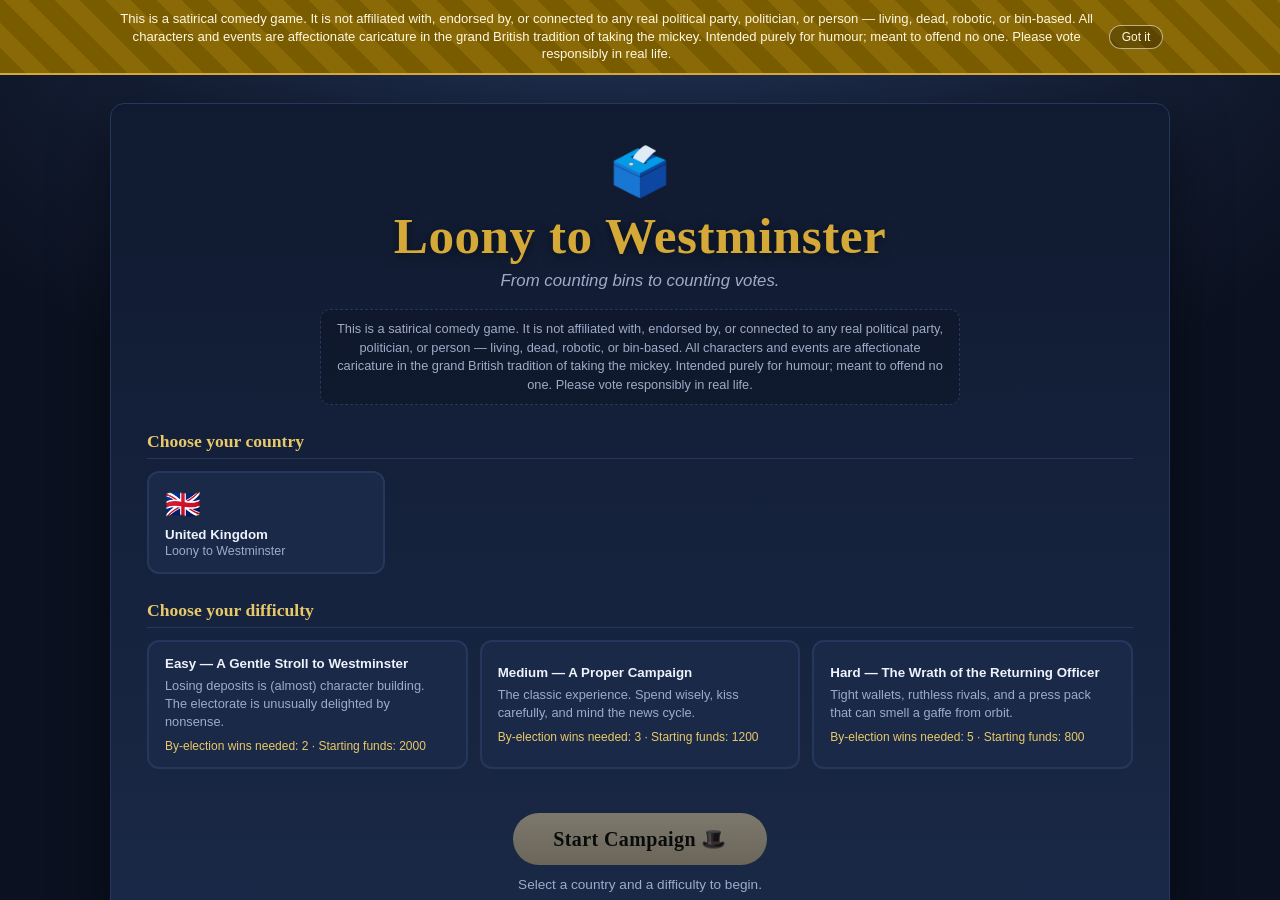
==== commit b696b2ba: "Scroll inside #scroll-root: itch's iframe forbids document scrolling (scrolling=no), so page-level s" ====
--- a/frontend/index.html
+++ b/frontend/index.html
@@ -14,6 +14,9 @@
   <link rel="stylesheet" href="static/css/main.css" />
 </head>
 <body>
+  <!-- Scroll container: itch.io embeds the game in an iframe with scrolling="no",
+       so the document itself can never scroll. A nested scroller still works. -->
+  <div id="scroll-root">
   <!-- Big honest disclaimer banner: visible on every screen until dismissed -->
   <div id="disclaimer-bar" class="disclaimer-bar hidden">
     <span id="disclaimer-bar-text"></span>
@@ -216,6 +219,7 @@
 
     <footer class="footer"></footer>
   </main>
+  </div><!-- /scroll-root -->
 
   <!-- ============ GAME OVER ============ -->
   <div id="gameover-overlay" class="overlay hidden">
--- a/frontend/static/css/main.css
+++ b/frontend/static/css/main.css
@@ -24,10 +24,18 @@
 html, body {
   margin: 0;
   padding: 0;
-  min-height: 100vh;
+  height: 100%;
   background: radial-gradient(1200px 800px at 50% -10%, var(--navy-600), var(--navy-900) 70%);
   color: var(--ink);
   font-family: var(--font-ui);
+}
+
+/* itch.io embeds the game with scrolling="no": the document can't scroll, but a
+   nested scroller can — so #scroll-root is the real page scroller. */
+#scroll-root {
+  height: 100%;
+  overflow-y: auto;
+  overscroll-behavior: contain;
 }
 
 .hidden { display: none !important; }
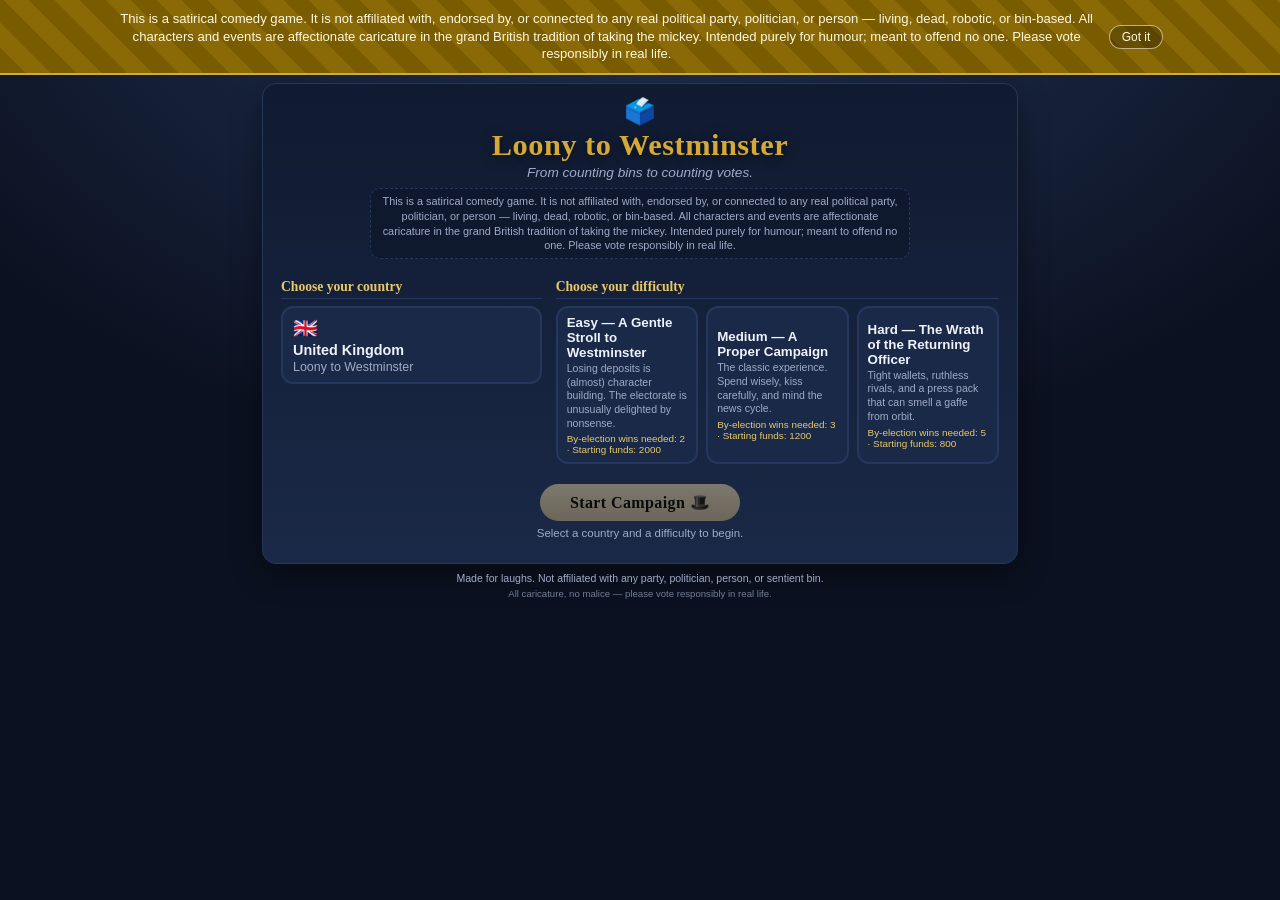
==== commit 0b68d699: "Compact UI: every screen fits the 800x620 itch frame (two-column setup, one-line pick/action cards, " ====
--- a/frontend/index.html
+++ b/frontend/index.html
@@ -37,15 +37,17 @@
         <div id="saves-list" class="saves-list"></div>
       </section>
 
-      <section class="setup-section">
-        <h2>Choose your country</h2>
-        <div id="country-grid" class="country-grid" aria-label="Country selection"></div>
-      </section>
-
-      <section class="setup-section">
-        <h2>Choose your difficulty</h2>
-        <div id="difficulty-grid" class="difficulty-grid" aria-label="Difficulty selection"></div>
-      </section>
+      <div class="setup-row">
+        <section class="setup-section">
+          <h2>Choose your country</h2>
+          <div id="country-grid" class="country-grid" aria-label="Country selection"></div>
+        </section>
+
+        <section class="setup-section">
+          <h2>Choose your difficulty</h2>
+          <div id="difficulty-grid" class="difficulty-grid" aria-label="Difficulty selection"></div>
+        </section>
+      </div>
 
       <button id="start-button" class="btn-primary" disabled>Start Campaign 🎩</button>
       <p class="hint" id="setup-hint">Select a country and a difficulty to begin.</p>
@@ -63,35 +65,41 @@
       <p class="screen-kicker" id="setup-kicker"></p>
       <h2 class="screen-title">Create your candidate</h2>
 
-      <div class="form-grid">
-        <label class="field"><span>Your name</span>
-          <input id="cand-name" maxlength="60" placeholder="e.g. Rory Spatula" autocomplete="off" />
-        </label>
-        <label class="field"><span>Party name</span>
-          <input id="cand-party" maxlength="60" placeholder="e.g. The Sensible Loon Party" autocomplete="off" />
-        </label>
-        <label class="field"><span>Slogan <em>(optional)</em></span>
-          <input id="cand-slogan" maxlength="120" placeholder="e.g. A spatula in every drawer" autocomplete="off" />
-        </label>
-      </div>
-
-      <div class="form-row">
-        <div class="field"><span>Badge</span><div id="emoji-row" class="emoji-row"></div></div>
-        <label class="field"><span>Rosette colour</span>
-          <input type="color" id="cand-color" value="#D4A937" />
-        </label>
-      </div>
-
-      <section class="setup-section">
-        <h2>Choose a persona <span class="optional">(optional — small perk)</span></h2>
-        <div id="persona-grid" class="card-grid"></div>
-      </section>
-
-      <section class="setup-section">
-        <h2>Manifesto — pick exactly 3 policies</h2>
-        <div id="policy-grid" class="card-grid"></div>
-        <p class="hint" id="policy-hint"></p>
-      </section>
+      <div class="setup-columns">
+        <div class="setup-col">
+          <div class="form-grid">
+            <label class="field"><span>Your name</span>
+              <input id="cand-name" maxlength="60" placeholder="e.g. Rory Spatula" autocomplete="off" />
+            </label>
+            <label class="field"><span>Party name</span>
+              <input id="cand-party" maxlength="60" placeholder="e.g. The Sensible Loon Party" autocomplete="off" />
+            </label>
+            <label class="field"><span>Slogan <em>(optional)</em></span>
+              <input id="cand-slogan" maxlength="120" placeholder="e.g. A spatula in every drawer" autocomplete="off" />
+            </label>
+          </div>
+
+          <div class="form-row">
+            <div class="field"><span>Badge</span><div id="emoji-row" class="emoji-row"></div></div>
+            <label class="field"><span>Rosette colour</span>
+              <input type="color" id="cand-color" value="#D4A937" />
+            </label>
+          </div>
+
+          <section class="setup-section">
+            <h2>Choose a persona <span class="optional">(optional — small perk)</span></h2>
+            <div id="persona-grid" class="card-grid"></div>
+          </section>
+        </div>
+
+        <div class="setup-col">
+          <section class="setup-section">
+            <h2>Manifesto — pick exactly 3 policies</h2>
+            <div id="policy-grid" class="card-grid"></div>
+            <p class="hint" id="policy-hint"></p>
+          </section>
+        </div>
+      </div>
 
       <div class="btn-row">
         <button id="back-button" class="btn-secondary">← Back</button>
@@ -156,7 +164,10 @@
     </section>
 
     <section class="tab-page hidden" id="tab-warchest">
-      <section class="panel" id="warchest-panel"></section>
+      <div class="campaign-layout">
+        <section class="panel" id="warchest-panel"></section>
+        <section class="panel" id="marketing-panel"></section>
+      </div>
     </section>
 
     <section class="tab-page hidden" id="tab-news">
--- a/frontend/static/css/main.css
+++ b/frontend/static/css/main.css
@@ -1038,12 +1038,127 @@
 
 /* ---------- Responsive ---------- */
 
-@media (max-width: 900px) {
+/* Two-column campaign/settings collapse only on real phones: the itch box is
+   800px wide and must keep both columns. */
+@media (max-width: 640px) {
   .campaign-layout { grid-template-columns: 1fr; }
   .go-stats { grid-template-columns: 1fr; }
   .en-grid { grid-template-columns: 1fr; }
-}
-@media (max-width: 640px) {
   .screen { padding: 6px 6px 36px; }
   .panel { padding: 10px; margin-bottom: 10px; }
 }
+
+/* ============================================================
+   Compact layout — every screen fits the 800×620 itch.io frame
+   (and any window ≥680px wide) without page scrolling.
+   ============================================================ */
+@media (min-width: 680px) {
+  /* --- shared chrome --- */
+  .screen { padding: 8px 12px 14px; }
+  .panel { padding: 9px 12px; margin-bottom: 9px; border-radius: 10px; }
+  .panel h3 { font-size: 0.92rem; margin: 0 0 7px; padding-bottom: 4px; }
+  .hint { font-size: 0.72rem; margin-top: 6px; }
+  .status-line { margin: 2px 0; font-size: 0.85rem; }
+  .status-line.big { font-size: 1.05rem; }
+
+  /* --- title screen --- */
+  .title-screen { max-width: 780px; padding: 8px 12px; }
+  .title-card { padding: 12px 18px 12px; box-shadow: 0 10px 30px rgba(0, 0, 0, 0.4); }
+  .title-flag { font-size: 1.6rem; margin-bottom: 2px; }
+  .game-title { font-size: clamp(1.4rem, 3.2vw, 1.9rem); margin: 0 0 2px; }
+  .subtitle { margin: 0 0 8px; font-size: 0.85rem; }
+  .disclaimer-inline { margin: 0 auto 10px; font-size: 0.68rem; line-height: 1.35; padding: 5px 10px; max-width: 540px; }
+  .setup-section { margin: 10px 0; }
+  .setup-section h2 { font-size: 0.85rem; margin: 0 0 7px; padding-bottom: 3px; }
+
+  .setup-row { display: grid; grid-template-columns: minmax(0, 1fr) minmax(0, 1.7fr); gap: 14px; }
+  .country-grid { grid-template-columns: 1fr; gap: 8px; }
+  .country-card { padding: 8px 10px; }
+  .country-card .flag { font-size: 1.25rem; }
+  .country-card .name { margin-top: 2px; font-size: 0.9rem; }
+  .difficulty-grid { grid-template-columns: repeat(3, minmax(0, 1fr)); gap: 8px; }
+  .difficulty-card { padding: 7px 9px; }
+  .difficulty-card .desc { font-size: 0.66rem; margin-top: 2px; line-height: 1.3; }
+  .difficulty-card .facts { font-size: 0.62rem; margin-top: 3px; }
+
+  #start-button { font-size: 1rem; padding: 9px 30px; margin-top: 10px; }
+  .footer { margin-top: 8px; font-size: 0.66rem; }
+  .footer-fineprint { font-size: 0.6rem; }
+
+  /* --- candidate creation: two columns, compact pick cards --- */
+  .screen-title { font-size: 1.2rem; margin: 0 0 8px; }
+  .screen-kicker { font-size: 0.72rem; margin: 0 0 2px; }
+  .setup-columns { display: grid; grid-template-columns: minmax(0, 1fr) minmax(0, 1fr); gap: 0 16px; align-items: start; }
+  .form-grid { grid-template-columns: repeat(auto-fit, minmax(150px, 1fr)); gap: 8px; margin-bottom: 8px; }
+  .field { font-size: 0.72rem; gap: 3px; }
+  .field input[type="text"], .field input:not([type]) { padding: 6px 9px; font-size: 0.85rem; }
+  .form-row { gap: 12px; margin-bottom: 4px; }
+  .emoji-choice { width: 30px; height: 30px; font-size: 1rem; }
+  .emoji-row { gap: 4px; }
+
+  .card-grid { grid-template-columns: repeat(2, minmax(0, 1fr)); gap: 6px; }
+  .pick-card { padding: 5px 8px; border-width: 1.5px; border-radius: 8px; }
+  .pick-head { font-size: 0.76rem; gap: 5px; }
+  .pick-emoji { font-size: 0.95rem; }
+  .pick-blurb { font-size: 0.62rem; margin-top: 2px; line-height: 1.25;
+    display: -webkit-box; -webkit-line-clamp: 2; -webkit-box-orient: vertical; overflow: hidden; }
+  .tag-chip { font-size: 0.56rem; padding: 0 5px; }
+  .tag-row { margin-top: 3px; gap: 3px; }
+
+  .btn-row { margin-top: 10px; gap: 10px; }
+  .btn-secondary { padding: 8px 18px; font-size: 0.85rem; }
+  #launch-button { font-size: 0.95rem; padding: 9px 26px; margin-top: 0; }
+
+  /* --- campaign screen --- */
+  .campaign-layout { grid-template-columns: minmax(0, 1.15fr) minmax(0, 0.85fr); gap: 12px; }
+  .actions-grid { grid-template-columns: repeat(2, minmax(0, 1fr)); gap: 6px; }
+  .action-btn { padding: 5px 8px; }
+  .action-head { font-size: 0.8rem; gap: 6px; }
+  .action-emoji { font-size: 1rem; }
+  .action-meta { font-size: 0.64rem; margin: 2px 0; }
+  .action-desc { font-size: 0.63rem; line-height: 1.25;
+    display: -webkit-box; -webkit-line-clamp: 2; -webkit-box-orient: vertical; overflow: hidden; }
+  .log-line { font-size: 0.74rem; padding: 4px 8px; margin: 3px 0; }
+  .mani-policy { font-size: 0.7rem; padding: 2px 8px; }
+  .btn-force { margin-top: 8px; font-size: 0.9rem; padding: 9px; }
+
+  /* --- map: cap the SVG height so the tab fits --- */
+  svg.ukmap { width: auto; height: 44vh; max-width: 100%; }
+  .map-legend { font-size: 0.72rem; gap: 8px; margin-bottom: 6px; }
+
+  /* --- settings tab --- */
+  #tab-settings .form-grid { grid-template-columns: repeat(3, minmax(0, 1fr)); }
+  #tab-settings .btn-primary { margin-top: 4px; padding: 8px 20px; font-size: 0.9rem; }
+  .settings-actions .btn-small { padding: 7px 12px; font-size: 0.78rem; }
+  .volume-field { font-size: 0.72rem; }
+
+  /* --- one-line pick rows (18 policies, 7 personas): blurb kept as tooltip --- */
+  .pick-card { display: flex; align-items: center; gap: 6px; padding: 4px 9px; }
+  .pick-card .pick-head { flex: 1 1 auto; min-width: 0; }
+  .pick-card .pick-name { overflow: hidden; text-overflow: ellipsis; white-space: nowrap; }
+  .pick-card .pick-emoji { flex: 0 0 auto; }
+  .pick-card .pick-blurb,
+  .pick-card .tag-row { display: none; }
+
+  /* badge row on one line: 10 emojis + the colour swatch fit the left column */
+  .form-row { flex-wrap: nowrap; }
+  .emoji-row { flex-wrap: nowrap; overflow-x: auto; scrollbar-width: thin; }
+  .emoji-choice { width: 26px; height: 26px; font-size: 0.85rem; }
+  .field input[type="color"] { width: 44px; height: 30px; }
+
+  /* one-line campaign action buttons (desc kept as tooltip) */
+  .action-btn { display: flex; align-items: center; gap: 8px; padding: 4px 9px; }
+  .action-head { flex: 1 1 auto; min-width: 0; }
+  .action-meta { margin: 0 0 0 auto; white-space: nowrap; }
+  .action-desc { display: none; }
+
+  /* saves list on the title screen: cap rather than push the footer off-box */
+  .saves-list { max-height: 108px; overflow-y: auto; }
+  .save-card { padding: 6px 10px; }
+
+  /* war chest split columns */
+  .warchest-sub { margin: 8px 0 5px; }
+  .buy-btn { padding: 5px 9px; }
+  .buy-blurb { font-size: 0.62rem; margin-top: 1px; }
+  .chip { font-size: 0.7rem; padding: 2px 8px; }
+}
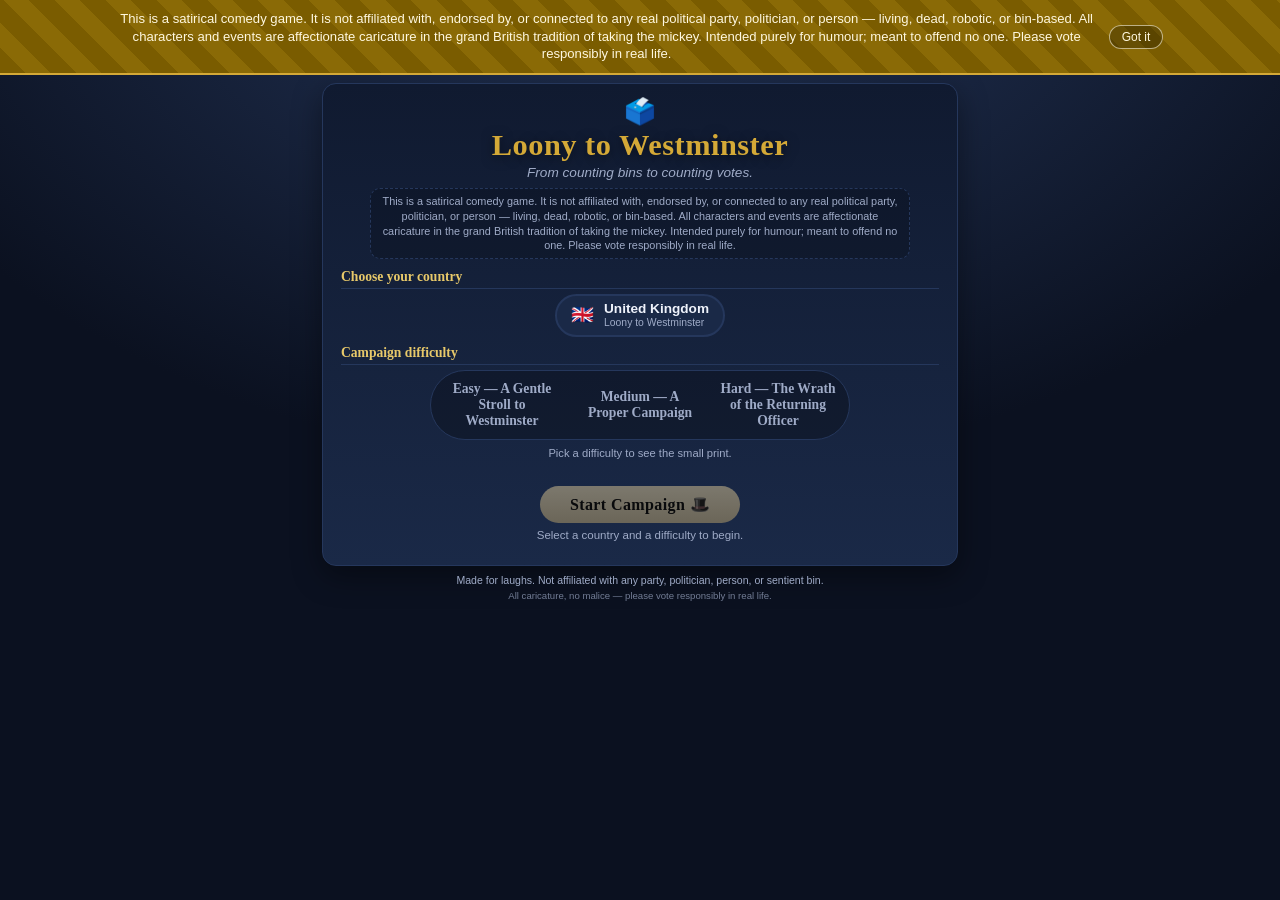
==== commit 580c699c: "Polish title + setup screens (segmented difficulty slider, ballot-style picks, rosette preview) and " ====
--- a/frontend/index.html
+++ b/frontend/index.html
@@ -37,17 +37,16 @@
         <div id="saves-list" class="saves-list"></div>
       </section>
 
-      <div class="setup-row">
-        <section class="setup-section">
-          <h2>Choose your country</h2>
-          <div id="country-grid" class="country-grid" aria-label="Country selection"></div>
-        </section>
-
-        <section class="setup-section">
-          <h2>Choose your difficulty</h2>
-          <div id="difficulty-grid" class="difficulty-grid" aria-label="Difficulty selection"></div>
-        </section>
-      </div>
+      <section class="setup-section">
+        <h2>Choose your country</h2>
+        <div id="country-grid" class="country-grid" aria-label="Country selection"></div>
+      </section>
+
+      <section class="setup-section">
+        <h2>Campaign difficulty</h2>
+        <div id="difficulty-grid" class="diff-seg" role="radiogroup" aria-label="Difficulty selection"></div>
+        <p class="diff-detail" id="difficulty-detail"></p>
+      </section>
 
       <button id="start-button" class="btn-primary" disabled>Start Campaign 🎩</button>
       <p class="hint" id="setup-hint">Select a country and a difficulty to begin.</p>
@@ -67,34 +66,40 @@
 
       <div class="setup-columns">
         <div class="setup-col">
-          <div class="form-grid">
-            <label class="field"><span>Your name</span>
-              <input id="cand-name" maxlength="60" placeholder="e.g. Rory Spatula" autocomplete="off" />
-            </label>
-            <label class="field"><span>Party name</span>
-              <input id="cand-party" maxlength="60" placeholder="e.g. The Sensible Loon Party" autocomplete="off" />
-            </label>
-            <label class="field"><span>Slogan <em>(optional)</em></span>
-              <input id="cand-slogan" maxlength="120" placeholder="e.g. A spatula in every drawer" autocomplete="off" />
-            </label>
-          </div>
-
-          <div class="form-row">
-            <div class="field"><span>Badge</span><div id="emoji-row" class="emoji-row"></div></div>
-            <label class="field"><span>Rosette colour</span>
-              <input type="color" id="cand-color" value="#D4A937" />
-            </label>
-          </div>
-
           <section class="setup-section">
-            <h2>Choose a persona <span class="optional">(optional — small perk)</span></h2>
+            <h2>🪪 Your candidate</h2>
+            <div class="form-grid">
+              <label class="field"><span>Your name</span>
+                <input id="cand-name" maxlength="60" placeholder="e.g. Rory Spatula" autocomplete="off" />
+              </label>
+              <label class="field"><span>Party name</span>
+                <input id="cand-party" maxlength="60" placeholder="e.g. The Sensible Loon Party" autocomplete="off" />
+              </label>
+              <label class="field"><span>Slogan <em>(optional)</em></span>
+                <input id="cand-slogan" maxlength="120" placeholder="e.g. A spatula in every drawer" autocomplete="off" />
+              </label>
+            </div>
+
+            <div class="form-row">
+              <div class="field"><span>Badge</span><div id="emoji-row" class="emoji-row"></div></div>
+              <div class="field"><span>Rosette colour</span>
+                <input type="color" id="cand-color" value="#D4A937" />
+              </div>
+              <div class="field"><span>On the lapel</span>
+                <div class="rosette-preview" id="rosette-preview"><span id="rosette-emoji">🎩</span></div>
+              </div>
+            </div>
+          </section>
+
+          <section class="setup-section">
+            <h2>🎭 Choose a persona <span class="optional">(optional — small perk)</span></h2>
             <div id="persona-grid" class="card-grid"></div>
           </section>
         </div>
 
         <div class="setup-col">
           <section class="setup-section">
-            <h2>Manifesto — pick exactly 3 policies</h2>
+            <h2>📜 Manifesto — pick exactly 3 policies</h2>
             <div id="policy-grid" class="card-grid"></div>
             <p class="hint" id="policy-hint"></p>
           </section>
--- a/frontend/static/css/main.css
+++ b/frontend/static/css/main.css
@@ -119,52 +119,77 @@
   padding-bottom: 6px;
 }
 
-.country-grid, .difficulty-grid {
-  display: grid;
-  gap: 12px;
-}
-.country-grid { grid-template-columns: repeat(auto-fill, minmax(200px, 1fr)); }
-.difficulty-grid { grid-template-columns: repeat(auto-fit, minmax(220px, 1fr)); }
-
-.country-card, .difficulty-card {
+.country-grid {
+  display: flex;
+  flex-wrap: wrap;
+  gap: 8px;
+  justify-content: center;
+}
+.country-card {
+  display: flex;
+  align-items: center;
+  gap: 10px;
   background: var(--navy-700);
   border: 2px solid var(--navy-600);
-  border-radius: 12px;
-  padding: 14px 16px;
+  border-radius: 999px;
+  padding: 7px 18px;
   cursor: pointer;
-  transition: border-color 0.15s ease, transform 0.1s ease, background 0.15s ease;
+  transition: border-color 0.15s ease, background 0.15s ease;
   color: var(--ink);
   font-family: var(--font-ui);
   text-align: left;
 }
-.country-card:hover, .difficulty-card:hover {
-  border-color: var(--gold);
-  transform: translateY(-2px);
-}
-.country-card.selected, .difficulty-card.selected {
+.country-card:hover { border-color: var(--gold); }
+.country-card.selected {
   border-color: var(--gold);
   background: var(--navy-600);
   box-shadow: 0 0 0 3px rgba(212, 169, 55, 0.25);
 }
-.country-card .flag { font-size: 1.8rem; }
-.country-card .name { font-weight: 600; margin-top: 6px; }
-.country-card .in-game-title {
+.country-card .flag { font-size: 1.35rem; }
+.country-card .c-info { display: flex; flex-direction: column; line-height: 1.2; }
+.country-card .name { font-weight: 700; }
+.country-card .in-game-title { font-size: 0.72rem; color: var(--ink-dim); }
+
+/* Difficulty: a segmented slider — one control, the detail line beneath */
+.diff-seg {
+  display: flex;
+  gap: 4px;
+  background: rgba(0, 0, 0, 0.28);
+  border: 1px solid var(--navy-600);
+  border-radius: 999px;
+  padding: 4px;
+  max-width: 420px;
+  margin: 0 auto;
+}
+.seg-btn {
+  flex: 1 1 0;
+  border: none;
+  background: transparent;
+  color: var(--ink-dim);
+  font-family: var(--font-stack);
+  font-weight: 700;
+  font-size: 0.95rem;
+  padding: 8px 10px;
+  border-radius: 999px;
+  cursor: pointer;
+  transition: background 0.15s ease, color 0.15s ease;
+}
+.seg-btn:hover { color: var(--ink); }
+.seg-btn.selected {
+  background: linear-gradient(180deg, var(--gold-soft), var(--gold));
+  color: var(--navy-900);
+  box-shadow: 0 3px 10px rgba(212, 169, 55, 0.35);
+}
+.diff-detail {
+  margin: 10px auto 0;
+  max-width: 540px;
+  text-align: center;
+  color: var(--ink-dim);
   font-size: 0.78rem;
-  color: var(--ink-dim);
-  margin-top: 2px;
-}
-.difficulty-card .label { font-weight: 700; }
-.difficulty-card .desc {
-  font-size: 0.8rem;
-  color: var(--ink-dim);
-  margin-top: 6px;
   line-height: 1.4;
-}
-.difficulty-card .facts {
-  margin-top: 8px;
-  font-size: 0.75rem;
-  color: var(--gold-soft);
-}
+  min-height: 2.4em;
+}
+.diff-detail b { color: var(--gold-soft); }
 
 /* ---------- Buttons ---------- */
 .btn-primary {
@@ -296,6 +321,20 @@
 .emoji-choice:hover { border-color: var(--gold); }
 .emoji-choice.selected { border-color: var(--gold); background: var(--navy-600); }
 
+/* Rosette preview: the badge on your lapel, live */
+.rosette-preview {
+  width: 38px;
+  height: 38px;
+  border-radius: 50%;
+  border: 5px solid #d4a937;
+  background: radial-gradient(circle at 50% 45%, rgba(0, 0, 0, 0.4), rgba(0, 0, 0, 0.15));
+  display: flex;
+  align-items: center;
+  justify-content: center;
+  font-size: 1.05rem;
+  box-shadow: inset 0 0 0 2px rgba(0, 0, 0, 0.25);
+}
+
 /* ---------- Pick cards (personas + policies) ---------- */
 
 .card-grid {
@@ -319,7 +358,30 @@
 .pick-card.selected { border-color: var(--gold); background: var(--navy-600); box-shadow: 0 0 0 3px rgba(212, 169, 55, 0.25); }
 .pick-card.disabled { opacity: 0.45; cursor: not-allowed; }
 
-.pick-head { display: flex; align-items: center; gap: 8px; font-weight: 700; }
+.pick-head { display: flex; align-items: center; gap: 8px; font-weight: 700; min-width: 0; }
+
+/* Ballot marks: a checkbox for the 3-policy manifesto, a radio dot for personas */
+.pick-head::before {
+  content: "";
+  flex: 0 0 auto;
+  width: 13px;
+  height: 13px;
+  border: 1.5px solid var(--ink-dim);
+  border-radius: 3px;
+}
+.pick-card.persona .pick-head::before { border-radius: 50%; }
+.pick-card.selected .pick-head::before {
+  content: "✓";
+  display: inline-flex;
+  align-items: center;
+  justify-content: center;
+  background: var(--gold);
+  border-color: var(--gold);
+  color: var(--navy-900);
+  font-size: 10px;
+  font-weight: 900;
+  line-height: 1;
+}
 .pick-emoji { font-size: 1.3rem; }
 .pick-blurb { font-size: 0.8rem; color: var(--ink-dim); margin-top: 6px; line-height: 1.4; }
 .tag-row { margin-top: 8px; display: flex; flex-wrap: wrap; gap: 4px; }
@@ -1062,24 +1124,21 @@
   .status-line.big { font-size: 1.05rem; }
 
   /* --- title screen --- */
-  .title-screen { max-width: 780px; padding: 8px 12px; }
+  .title-screen { max-width: 660px; padding: 8px 12px; }
   .title-card { padding: 12px 18px 12px; box-shadow: 0 10px 30px rgba(0, 0, 0, 0.4); }
   .title-flag { font-size: 1.6rem; margin-bottom: 2px; }
   .game-title { font-size: clamp(1.4rem, 3.2vw, 1.9rem); margin: 0 0 2px; }
   .subtitle { margin: 0 0 8px; font-size: 0.85rem; }
   .disclaimer-inline { margin: 0 auto 10px; font-size: 0.68rem; line-height: 1.35; padding: 5px 10px; max-width: 540px; }
-  .setup-section { margin: 10px 0; }
-  .setup-section h2 { font-size: 0.85rem; margin: 0 0 7px; padding-bottom: 3px; }
-
-  .setup-row { display: grid; grid-template-columns: minmax(0, 1fr) minmax(0, 1.7fr); gap: 14px; }
-  .country-grid { grid-template-columns: 1fr; gap: 8px; }
-  .country-card { padding: 8px 10px; }
-  .country-card .flag { font-size: 1.25rem; }
-  .country-card .name { margin-top: 2px; font-size: 0.9rem; }
-  .difficulty-grid { grid-template-columns: repeat(3, minmax(0, 1fr)); gap: 8px; }
-  .difficulty-card { padding: 7px 9px; }
-  .difficulty-card .desc { font-size: 0.66rem; margin-top: 2px; line-height: 1.3; }
-  .difficulty-card .facts { font-size: 0.62rem; margin-top: 3px; }
+  .setup-section { margin: 8px 0; }
+  .setup-section h2 { font-size: 0.85rem; margin: 0 0 5px; padding-bottom: 3px; }
+
+  .country-card { padding: 5px 14px; }
+  .country-card .flag { font-size: 1.15rem; }
+  .country-card .name { font-size: 0.85rem; }
+  .country-card .in-game-title { font-size: 0.65rem; }
+  .seg-btn { padding: 6px 8px; font-size: 0.85rem; }
+  .diff-detail { font-size: 0.7rem; margin-top: 6px; min-height: 2em; }
 
   #start-button { font-size: 1rem; padding: 9px 30px; margin-top: 10px; }
   .footer { margin-top: 8px; font-size: 0.66rem; }
@@ -1161,4 +1220,17 @@
   .buy-btn { padding: 5px 9px; }
   .buy-blurb { font-size: 0.62rem; margin-top: 1px; }
   .chip { font-size: 0.7rem; padding: 2px 8px; }
-}
+
+  /* --- by-election count & results: keep the polls tab inside the frame --- */
+  .count-turnout { font-size: 0.72rem; margin-bottom: 4px; }
+  .count-row { margin: 3px 0; }
+  .count-row .poll-bar-track { height: 12px; }
+  .count-name { width: 92px; font-size: 0.7rem; }
+  .count-votes { width: 56px; font-size: 0.72rem; }
+  .count-verdict { margin-top: 8px; padding: 7px 10px; font-size: 0.85rem; line-height: 1.35; }
+  .standings th, .standings td { padding: 2px 6px; font-size: 0.74rem; }
+  .poll-row { margin: 4px 0; }
+  .poll-label { width: 80px; font-size: 0.72rem; }
+  .poll-pct { font-size: 0.68rem; }
+  .result-banner { font-size: 0.88rem; padding: 6px 10px; margin-bottom: 6px; }
+}
